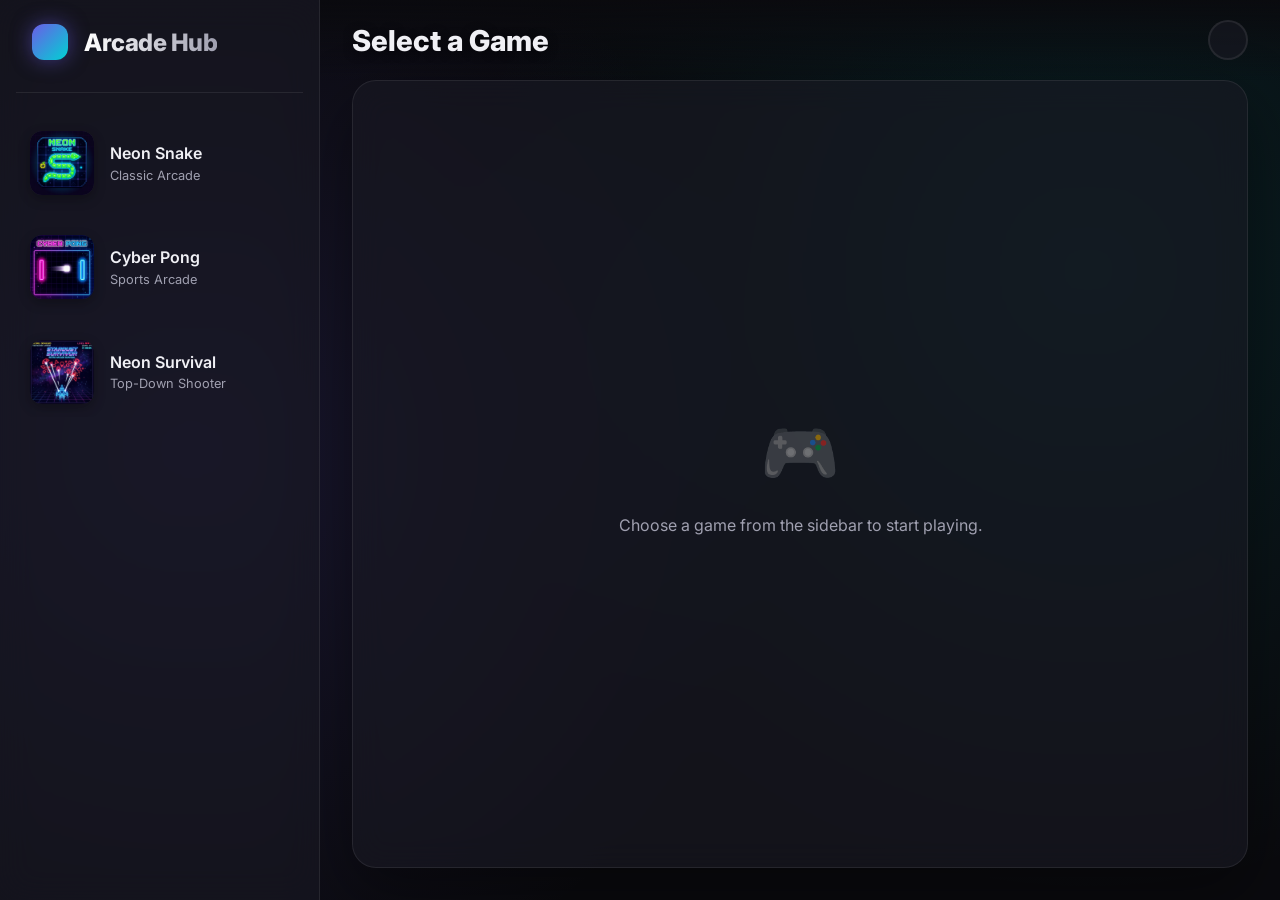
==== index.html @ 7ec54efa "initial commit: trivial fun games collection" ====
<!DOCTYPE html>
<html lang="en">
<head>
    <meta charset="UTF-8">
    <meta name="viewport" content="width=device-width, initial-scale=1.0">
    <title>Arcade Hub</title>
    <link rel="stylesheet" href="style.css">
    <link href="https://fonts.googleapis.com/css2?family=Inter:wght@400;600;800&display=swap" rel="stylesheet">
</head>
<body>
    <div class="app-container">
        <aside class="sidebar">
            <div class="logo">
                <div class="logo-icon"></div>
                <h1>Arcade Hub</h1>
            </div>
            <nav class="game-list" id="game-list">
                <!-- Game items will be injected here by JS -->
            </nav>
        </aside>
        
        <main class="main-content">
            <header class="top-bar">
                <h2 id="current-game-title">Select a Game</h2>
                <div class="user-profile">
                    <div class="avatar"></div>
                </div>
            </header>
            
            <section class="game-container">
                <div class="game-wrapper" id="game-wrapper">
                    <!-- Default state before selecting a game -->
                    <div class="empty-state" id="empty-state">
                        <div class="empty-icon">🎮</div>
                        <p>Choose a game from the sidebar to start playing.</p>
                    </div>
                    <!-- Iframe will be injected here -->
                    <iframe id="game-frame" src="" frameborder="0" style="display: none;"></iframe>
                </div>
            </section>
        </main>
    </div>
    
    <script src="script.js"></script>
</body>
</html>
---- style.css ----
:root {
    --bg-main: #0a0a0e;
    --bg-surface: rgba(25, 25, 35, 0.6);
    --bg-surface-hover: rgba(45, 45, 60, 0.8);
    --accent: #6c5ce7;
    --accent-hover: #8073ea;
    --accent-glow: rgba(108, 92, 231, 0.5);
    
    --text-primary: #f0f0f5;
    --text-secondary: #a0a0b0;
    
    --border-color: rgba(255, 255, 255, 0.08);
    --glass-blur: blur(16px);
    
    --transition: all 0.3s cubic-bezier(0.25, 0.8, 0.25, 1);
}

* {
    margin: 0;
    padding: 0;
    box-sizing: border-box;
}

body {
    font-family: 'Inter', sans-serif;
    background-color: var(--bg-main);
    color: var(--text-primary);
    overflow: hidden;
    height: 100vh;
    
    /* Subtle background gradient */
    background-image: 
        radial-gradient(circle at 15% 50%, rgba(108, 92, 231, 0.15) 0%, transparent 50%),
        radial-gradient(circle at 85% 30%, rgba(0, 210, 211, 0.1) 0%, transparent 50%);
}

/* App Layout */
.app-container {
    display: flex;
    height: 100vh;
    width: 100vw;
}

/* Sidebar */
.sidebar {
    width: 320px;
    background: var(--bg-surface);
    backdrop-filter: var(--glass-blur);
    border-right: 1px solid var(--border-color);
    display: flex;
    flex-direction: column;
    padding: 1.5rem 1rem;
    z-index: 10;
}

.logo {
    display: flex;
    align-items: center;
    gap: 1rem;
    padding: 0 1rem 2rem;
    border-bottom: 1px solid var(--border-color);
    margin-bottom: 1.5rem;
}

.logo-icon {
    width: 36px;
    height: 36px;
    background: linear-gradient(135deg, var(--accent), #00d2d3);
    border-radius: 12px;
    box-shadow: 0 0 20px var(--accent-glow);
}

.logo h1 {
    font-size: 1.5rem;
    font-weight: 800;
    letter-spacing: -0.5px;
    background: linear-gradient(to right, #fff, #a0a0b0);
    -webkit-background-clip: text;
    -webkit-text-fill-color: transparent;
}

/* Game List Navigation */
.game-list {
    display: flex;
    flex-direction: column;
    gap: 0.8rem;
    overflow-y: auto;
    /* Custom Scrollbar for sidebar */
    scrollbar-width: thin;
    scrollbar-color: var(--bg-surface-hover) transparent;
}

.game-list::-webkit-scrollbar {
    width: 6px;
}
.game-list::-webkit-scrollbar-thumb {
    background-color: var(--bg-surface-hover);
    border-radius: 10px;
}

/* Individual Game Card in Sidebar */
.game-card {
    display: flex;
    align-items: center;
    gap: 1rem;
    padding: 0.8rem;
    border-radius: 16px;
    cursor: pointer;
    transition: var(--transition);
    border: 1px solid transparent;
    background: transparent;
}

.game-card:hover {
    background: var(--bg-surface-hover);
    transform: translateX(4px);
}

.game-card.active {
    background: var(--bg-surface-hover);
    border-color: var(--border-color);
    box-shadow: 0 8px 32px rgba(0, 0, 0, 0.2);
}

.game-card.active::before {
    content: '';
    position: absolute;
    left: -1rem;
    width: 4px;
    height: 30px;
    background: var(--accent);
    border-radius: 0 4px 4px 0;
    box-shadow: 0 0 10px var(--accent-glow);
}

.game-thumb {
    width: 64px;
    height: 64px;
    border-radius: 12px;
    background: #2a2a35;
    object-fit: cover;
    box-shadow: 0 4px 12px rgba(0, 0, 0, 0.3);
}

.game-info {
    display: flex;
    flex-direction: column;
    gap: 0.3rem;
}

.game-title {
    font-weight: 600;
    font-size: 1rem;
}

.game-genre {
    font-size: 0.8rem;
    color: var(--text-secondary);
}

/* Main Content Area */
.main-content {
    flex: 1;
    display: flex;
    flex-direction: column;
    position: relative;
}

/* Top Bar */
.top-bar {
    height: 80px;
    padding: 0 2rem;
    display: flex;
    align-items: center;
    justify-content: space-between;
    background: linear-gradient(to bottom, rgba(10, 10, 14, 0.9), transparent);
    z-index: 5;
}

.top-bar h2 {
    font-size: 1.8rem;
    font-weight: 800;
    text-shadow: 0 2px 10px rgba(0,0,0,0.5);
}

.avatar {
    width: 40px;
    height: 40px;
    border-radius: 50%;
    background: var(--bg-surface);
    border: 2px solid var(--border-color);
    cursor: pointer;
    transition: var(--transition);
}
.avatar:hover {
    border-color: var(--accent);
}

/* Game Container Wrapper */
.game-container {
    flex: 1;
    padding: 0 2rem 2rem;
    display: flex;
    align-items: center;
    justify-content: center;
}

.game-wrapper {
    width: 100%;
    height: 100%;
    max-width: 1400px; /* Constrain max width for ultra-wide */
    background: var(--bg-surface);
    backdrop-filter: var(--glass-blur);
    border: 1px solid var(--border-color);
    border-radius: 24px;
    overflow: hidden;
    box-shadow: 0 24px 64px rgba(0, 0, 0, 0.4);
    position: relative;
    display: flex;
    align-items: center;
    justify-content: center;
}

/* Iframe Styling */
#game-frame {
    width: 100%;
    height: 100%;
    border: none;
    border-radius: 24px;
    background: #000;
    opacity: 0;
    transition: opacity 0.5s ease;
}

#game-frame.loaded {
    opacity: 1;
}

/* Empty State Styling */
.empty-state {
    display: flex;
    flex-direction: column;
    align-items: center;
    gap: 1.5rem;
    color: var(--text-secondary);
}

.empty-icon {
    font-size: 4rem;
    opacity: 0.5;
    animation: float 4s ease-in-out infinite;
}

@keyframes float {
    0% { transform: translateY(0px) rotate(0deg); }
    50% { transform: translateY(-15px) rotate(5deg); }
    100% { transform: translateY(0px) rotate(0deg); }
}
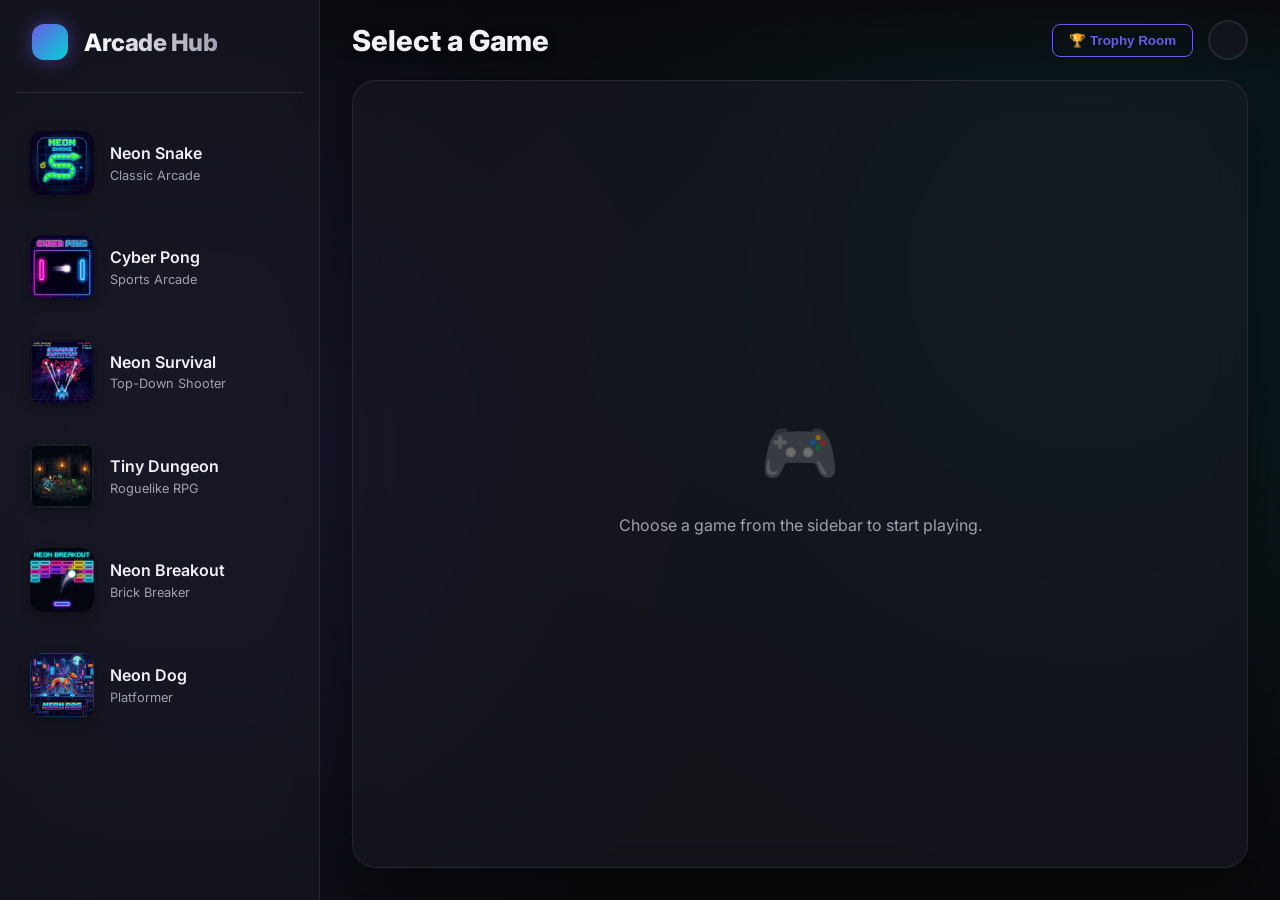
==== commit 752806a7: "added local high scores" ====
--- a/index.html
+++ b/index.html
@@ -23,6 +23,7 @@
             <header class="top-bar">
                 <h2 id="current-game-title">Select a Game</h2>
                 <div class="user-profile">
+                    <button id="leaderboard-btn" class="hs-btn">🏆 Trophy Room</button>
                     <div class="avatar"></div>
                 </div>
             </header>
@@ -40,7 +41,16 @@
             </section>
         </main>
     </div>
+    <!-- High Score Modal -->
+    <div id="hs-modal" class="modal">
+        <div class="modal-content">
+            <span class="close-btn" id="close-modal">&times;</span>
+            <h2 class="modal-title">Arcade Leaderboards</h2>
+            <div class="tabs" id="hs-tabs"></div>
+            <div class="tab-content" id="hs-content"></div>
+        </div>
+    </div>
     
-    <script src="script.js"></script>
+    <script type="module" src="script.js"></script>
 </body>
 </html>
--- a/style.css
+++ b/style.css
@@ -76,6 +76,7 @@
     letter-spacing: -0.5px;
     background: linear-gradient(to right, #fff, #a0a0b0);
     -webkit-background-clip: text;
+    background-clip: text;
     -webkit-text-fill-color: transparent;
 }
 
@@ -256,3 +257,106 @@
     50% { transform: translateY(-15px) rotate(5deg); }
     100% { transform: translateY(0px) rotate(0deg); }
 }
+
+/* Trophy Button */
+.user-profile {
+    display: flex;
+    align-items: center;
+    gap: 15px;
+}
+.hs-btn {
+    background: transparent;
+    border: 1px solid var(--accent);
+    color: var(--accent);
+    padding: 8px 16px;
+    border-radius: 8px;
+    cursor: pointer;
+    font-weight: 600;
+    transition: var(--transition);
+}
+.hs-btn:hover {
+    background: var(--accent);
+    color: #fff;
+    box-shadow: 0 0 15px var(--accent-glow);
+}
+
+/* Modal */
+.modal {
+    display: none;
+    position: fixed;
+    z-index: 100;
+    left: 0;
+    top: 0;
+    width: 100%;
+    height: 100%;
+    background-color: rgba(0, 0, 0, 0.8);
+    backdrop-filter: blur(5px);
+    justify-content: center;
+    align-items: center;
+}
+.modal.show {
+    display: flex;
+}
+.modal-content {
+    background: var(--bg-surface);
+    border: 1px solid var(--border-color);
+    border-radius: 16px;
+    width: 90%;
+    max-width: 600px;
+    padding: 2rem;
+    position: relative;
+    box-shadow: 0 10px 40px rgba(0, 0, 0, 0.5);
+}
+.close-btn {
+    position: absolute;
+    top: 15px;
+    right: 20px;
+    color: var(--text-secondary);
+    font-size: 28px;
+    font-weight: bold;
+    cursor: pointer;
+}
+.close-btn:hover {
+    color: #fff;
+}
+.modal-title {
+    text-align: center;
+    color: #fbc531;
+    margin-bottom: 20px;
+    text-shadow: 0 0 10px rgba(251, 197, 49, 0.3);
+}
+
+/* Tabs */
+.tabs {
+    display: flex;
+    flex-wrap: wrap;
+    gap: 10px;
+    margin-bottom: 20px;
+    border-bottom: 1px solid var(--border-color);
+    padding-bottom: 10px;
+    justify-content: center;
+}
+.tab-btn {
+    background: transparent;
+    border: none;
+    color: var(--text-secondary);
+    cursor: pointer;
+    padding: 5px 10px;
+    font-size: 14px;
+    font-weight: 600;
+    transition: var(--transition);
+}
+.tab-btn:hover {
+    color: #fff;
+}
+.tab-btn.active {
+    color: var(--accent);
+    border-bottom: 2px solid var(--accent);
+}
+
+.tab-content {
+    background: rgba(0,0,0,0.3);
+    padding: 20px;
+    border-radius: 8px;
+    min-height: 200px;
+}
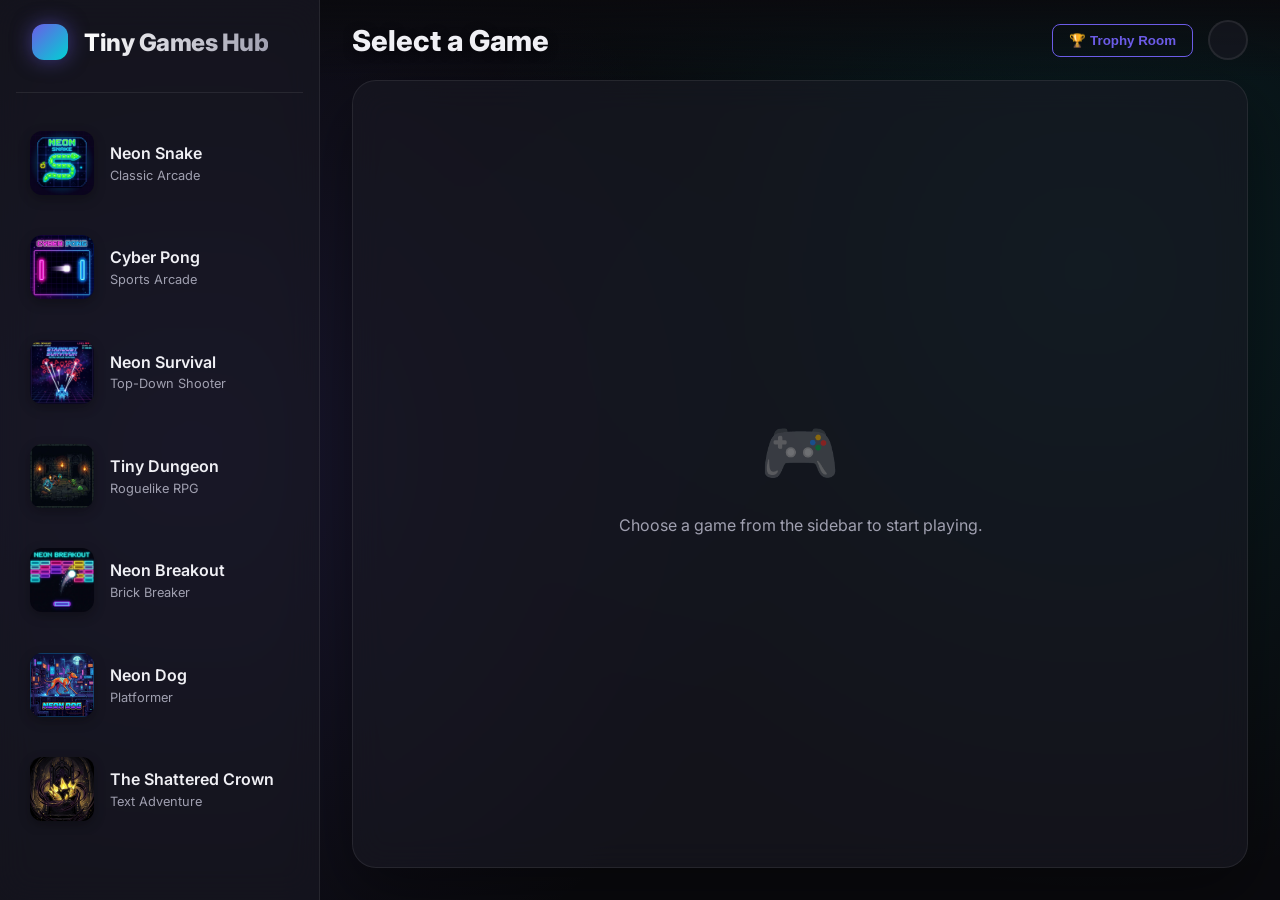
==== commit ad240880: "add highscores in text adventure" ====
--- a/index.html
+++ b/index.html
@@ -1,24 +1,26 @@
 <!DOCTYPE html>
 <html lang="en">
+
 <head>
     <meta charset="UTF-8">
     <meta name="viewport" content="width=device-width, initial-scale=1.0">
-    <title>Arcade Hub</title>
+    <title>Tiny Games Hub</title>
     <link rel="stylesheet" href="style.css">
     <link href="https://fonts.googleapis.com/css2?family=Inter:wght@400;600;800&display=swap" rel="stylesheet">
 </head>
+
 <body>
     <div class="app-container">
         <aside class="sidebar">
             <div class="logo">
                 <div class="logo-icon"></div>
-                <h1>Arcade Hub</h1>
+                <h1>Tiny Games Hub</h1>
             </div>
             <nav class="game-list" id="game-list">
                 <!-- Game items will be injected here by JS -->
             </nav>
         </aside>
-        
+
         <main class="main-content">
             <header class="top-bar">
                 <h2 id="current-game-title">Select a Game</h2>
@@ -27,7 +29,7 @@
                     <div class="avatar"></div>
                 </div>
             </header>
-            
+
             <section class="game-container">
                 <div class="game-wrapper" id="game-wrapper">
                     <!-- Default state before selecting a game -->
@@ -45,12 +47,13 @@
     <div id="hs-modal" class="modal">
         <div class="modal-content">
             <span class="close-btn" id="close-modal">&times;</span>
-            <h2 class="modal-title">Arcade Leaderboards</h2>
+            <h2 class="modal-title">Leaderboards</h2>
             <div class="tabs" id="hs-tabs"></div>
             <div class="tab-content" id="hs-content"></div>
         </div>
     </div>
-    
+
     <script type="module" src="script.js"></script>
 </body>
-</html>
+
+</html>
